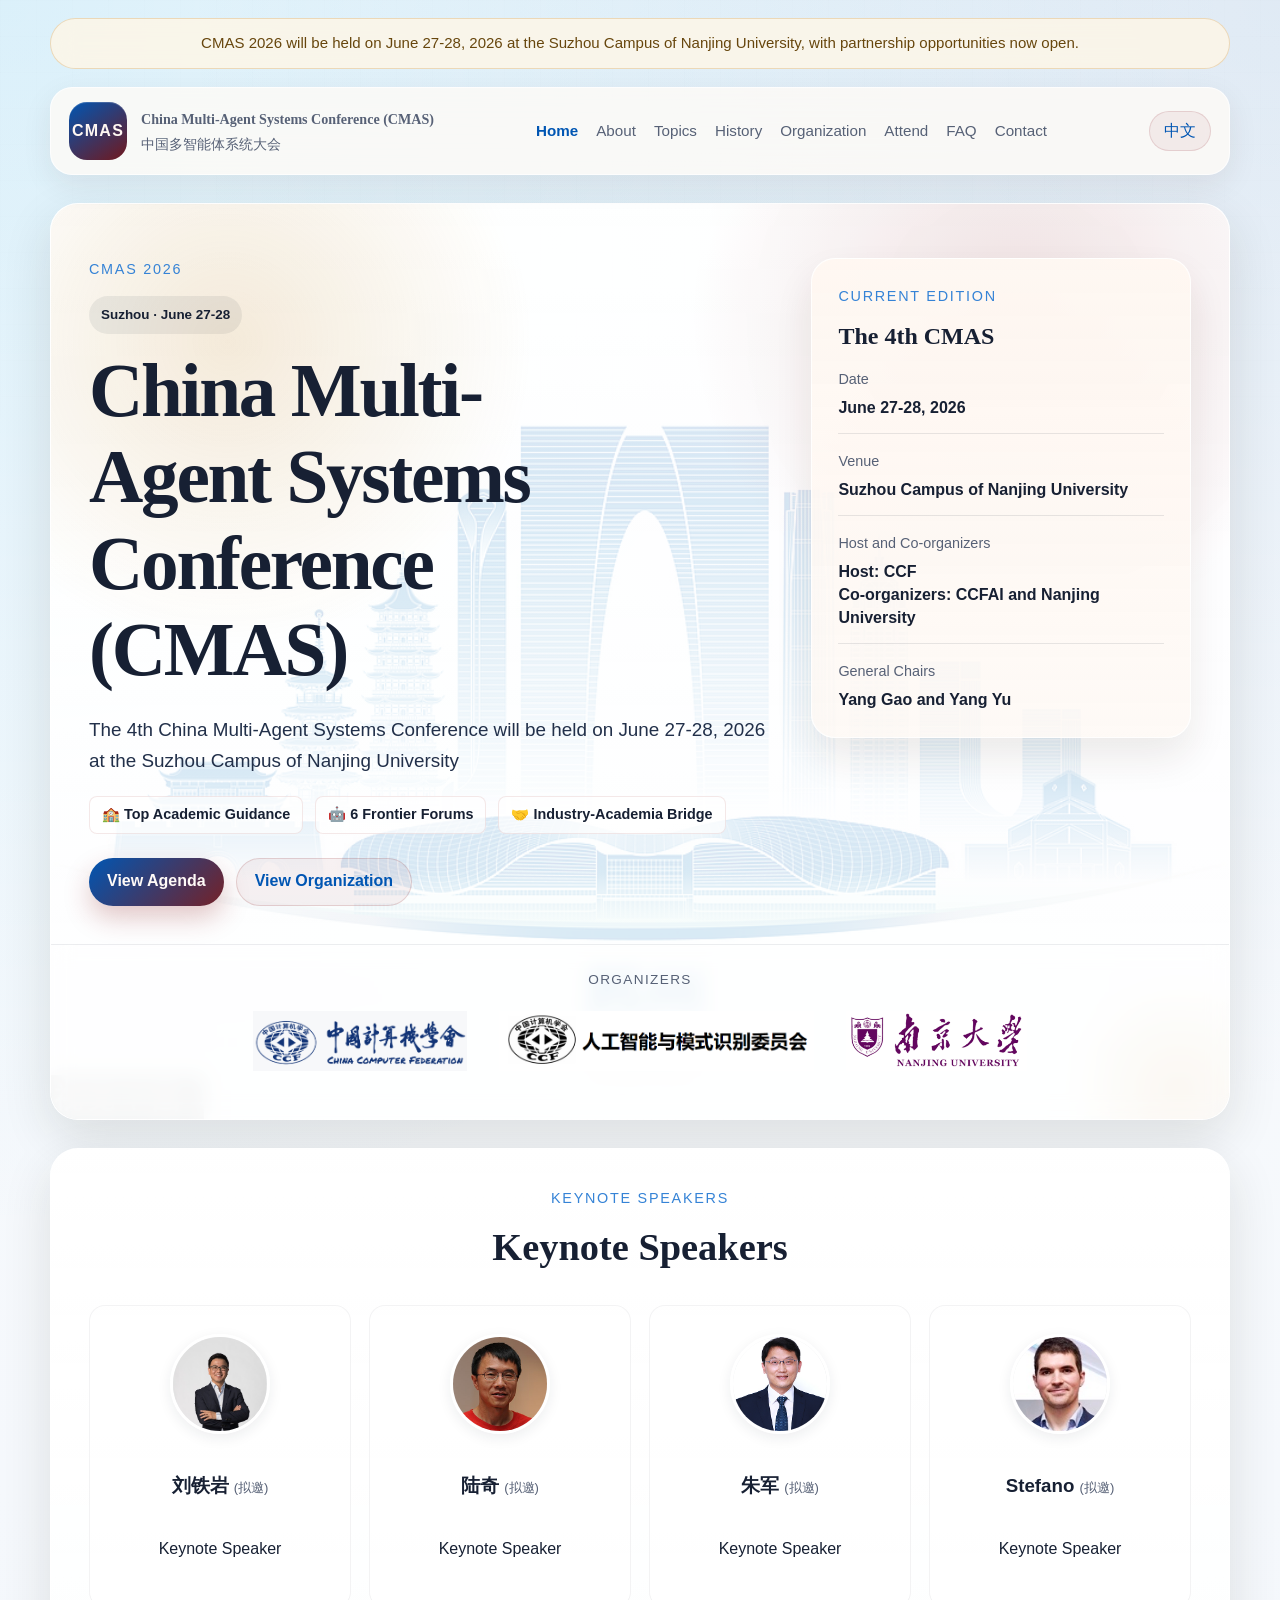
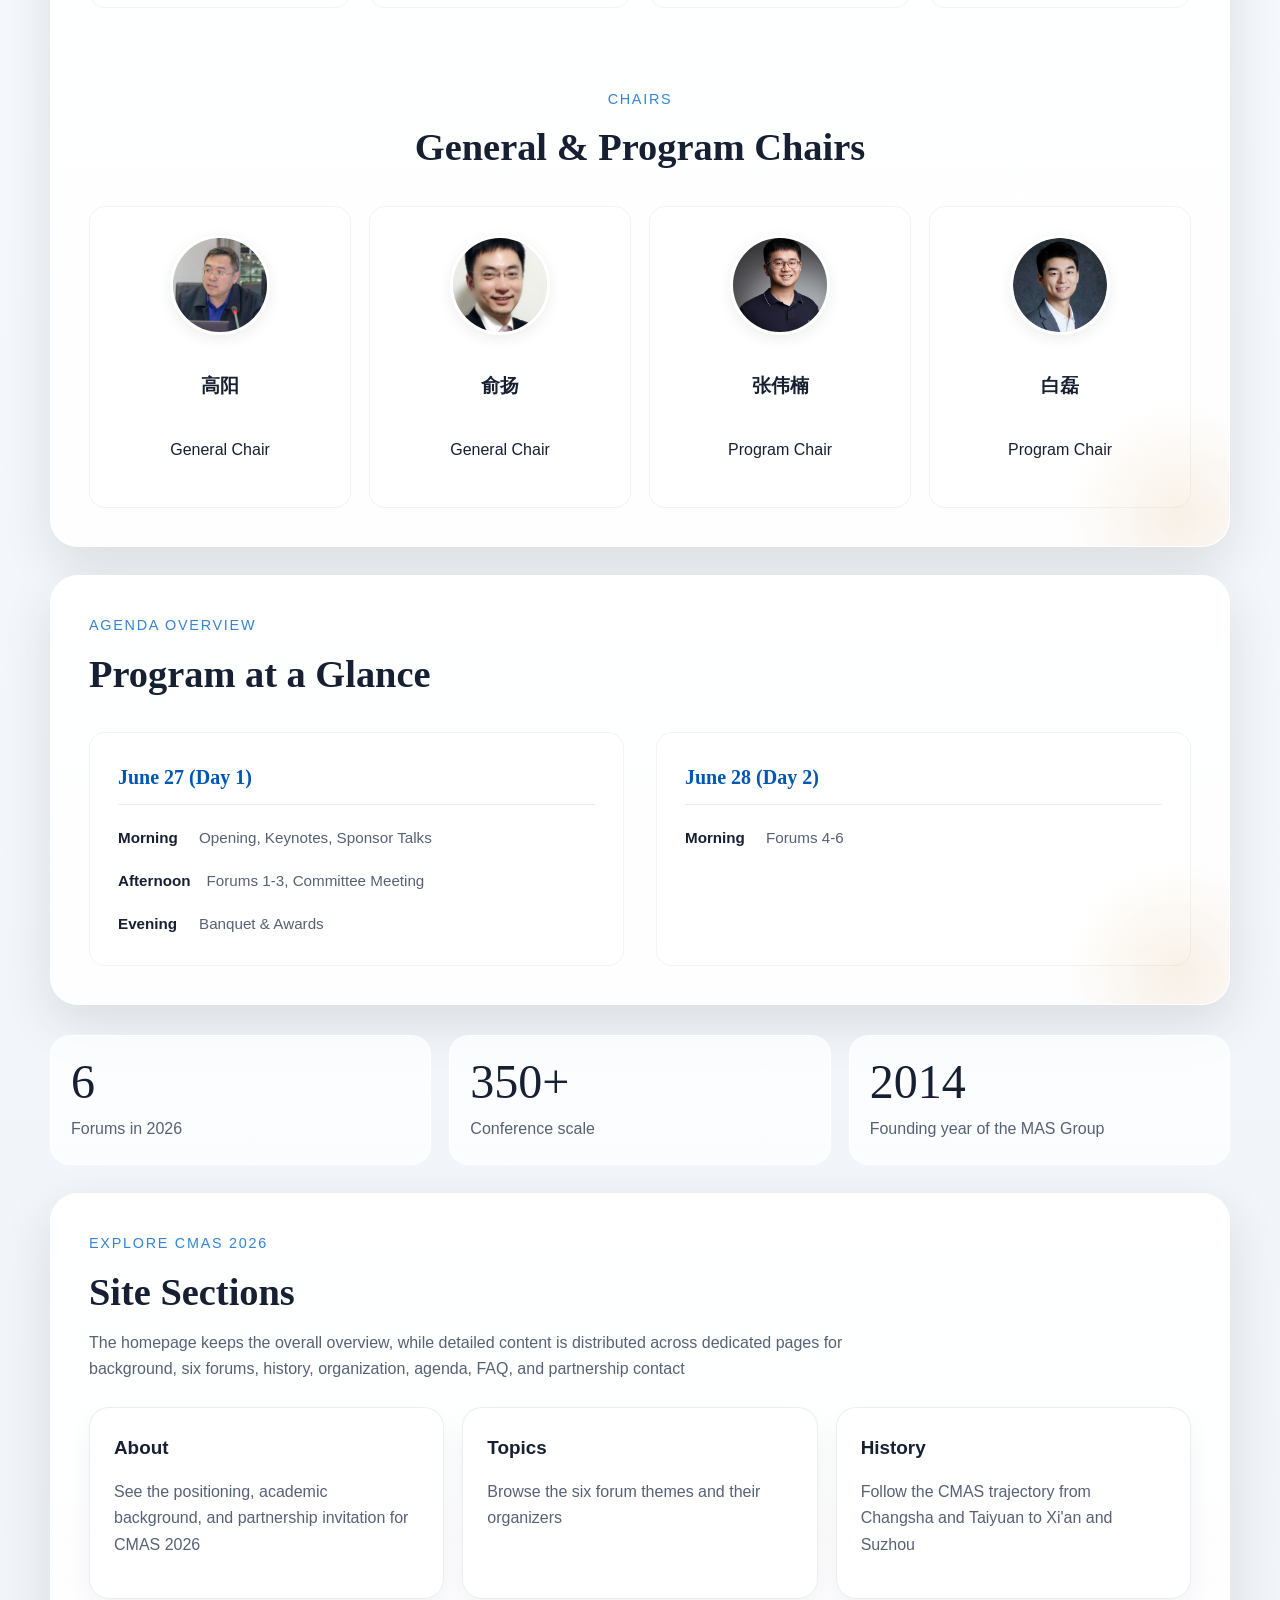
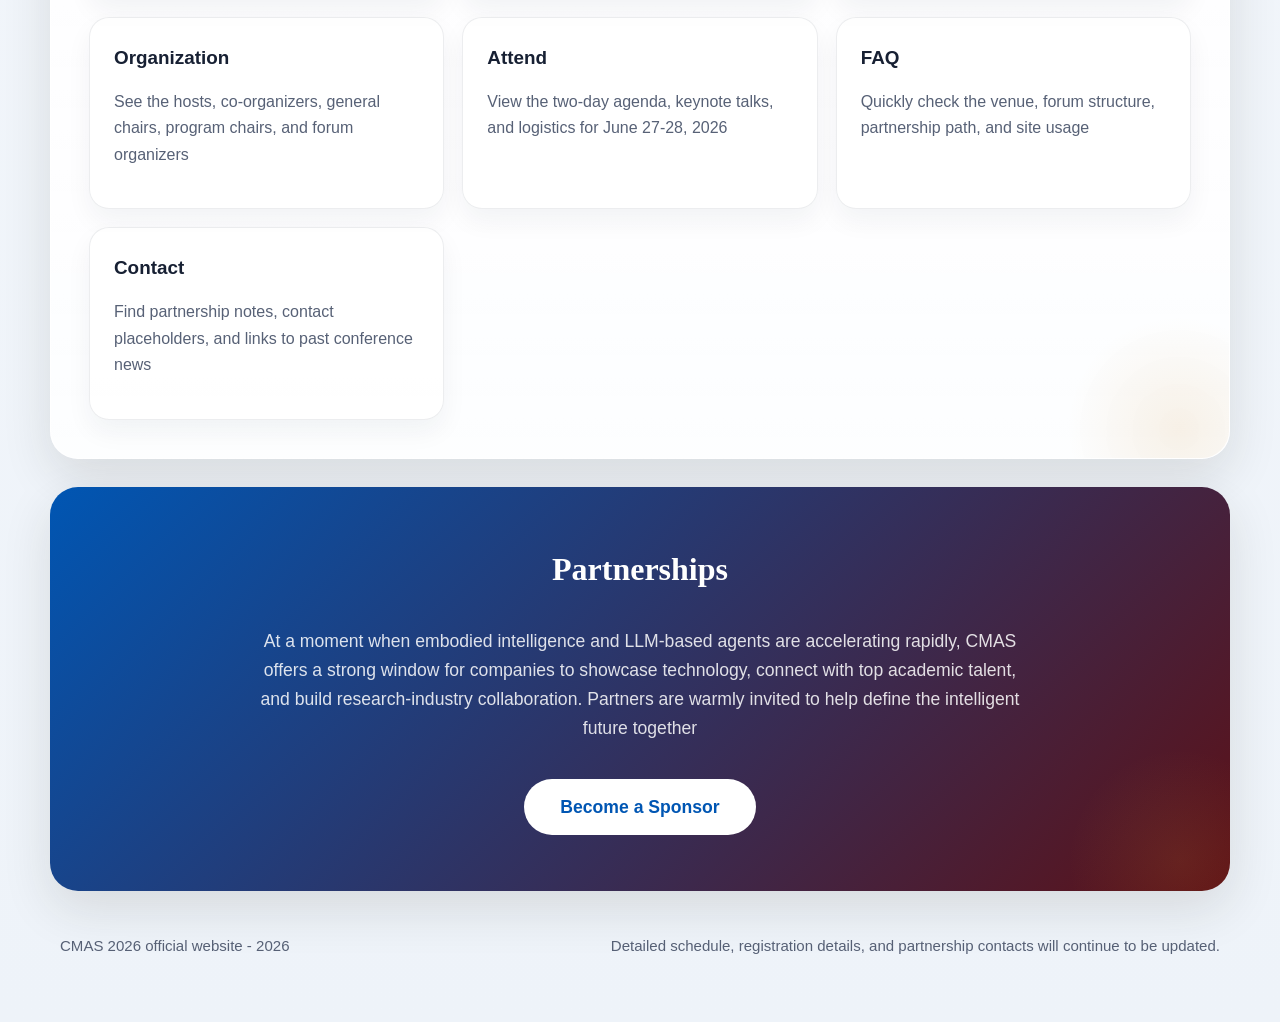
==== en/index.html @ 00528a1c "Add files via upload" ====
<!DOCTYPE html>
<html lang="en">
<head>
  <meta charset="utf-8">
  <meta http-equiv="refresh" content="0; url=../index.html?lang=en">
  <title>Redirecting to CMAS</title>
  <script>
    window.location.replace("../index.html?lang=en");
  </script>
</head>
<body>
  <p>Redirecting to the bilingual CMAS homepage...</p>
</body>
</html>
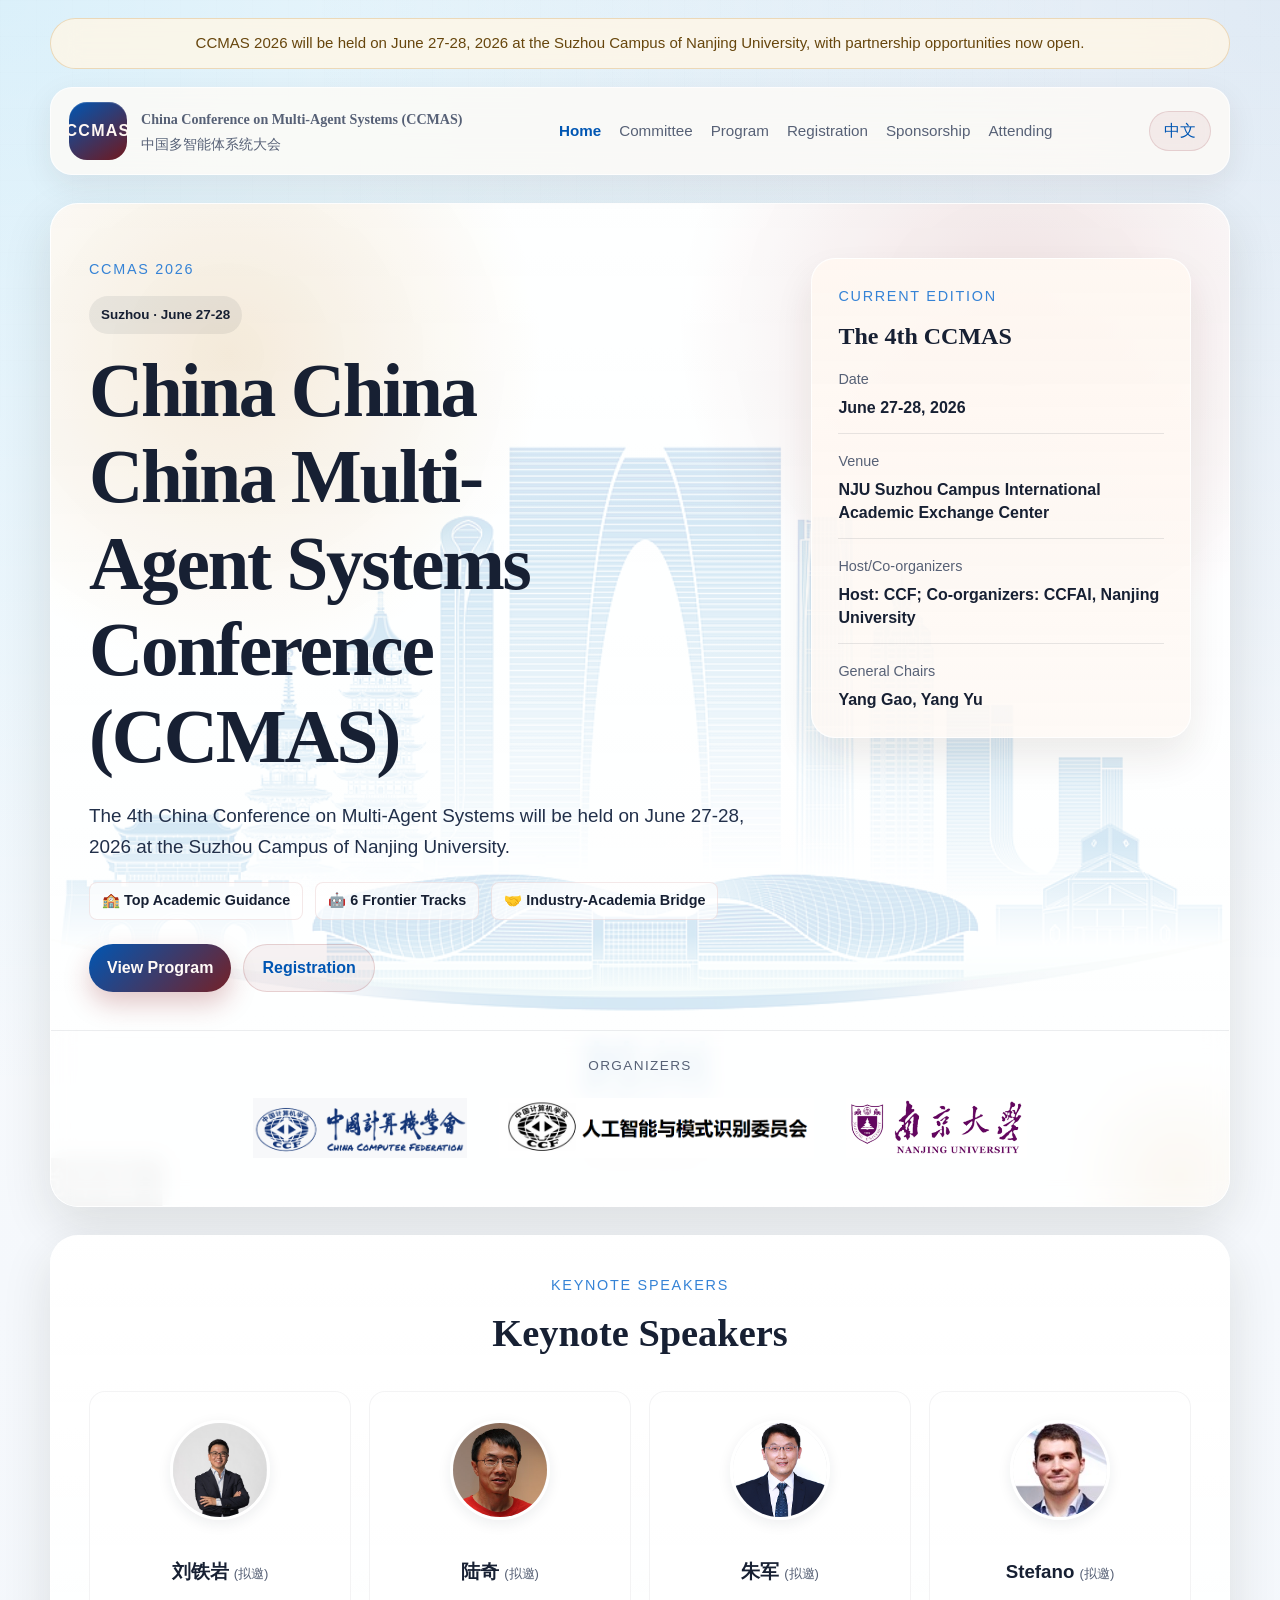
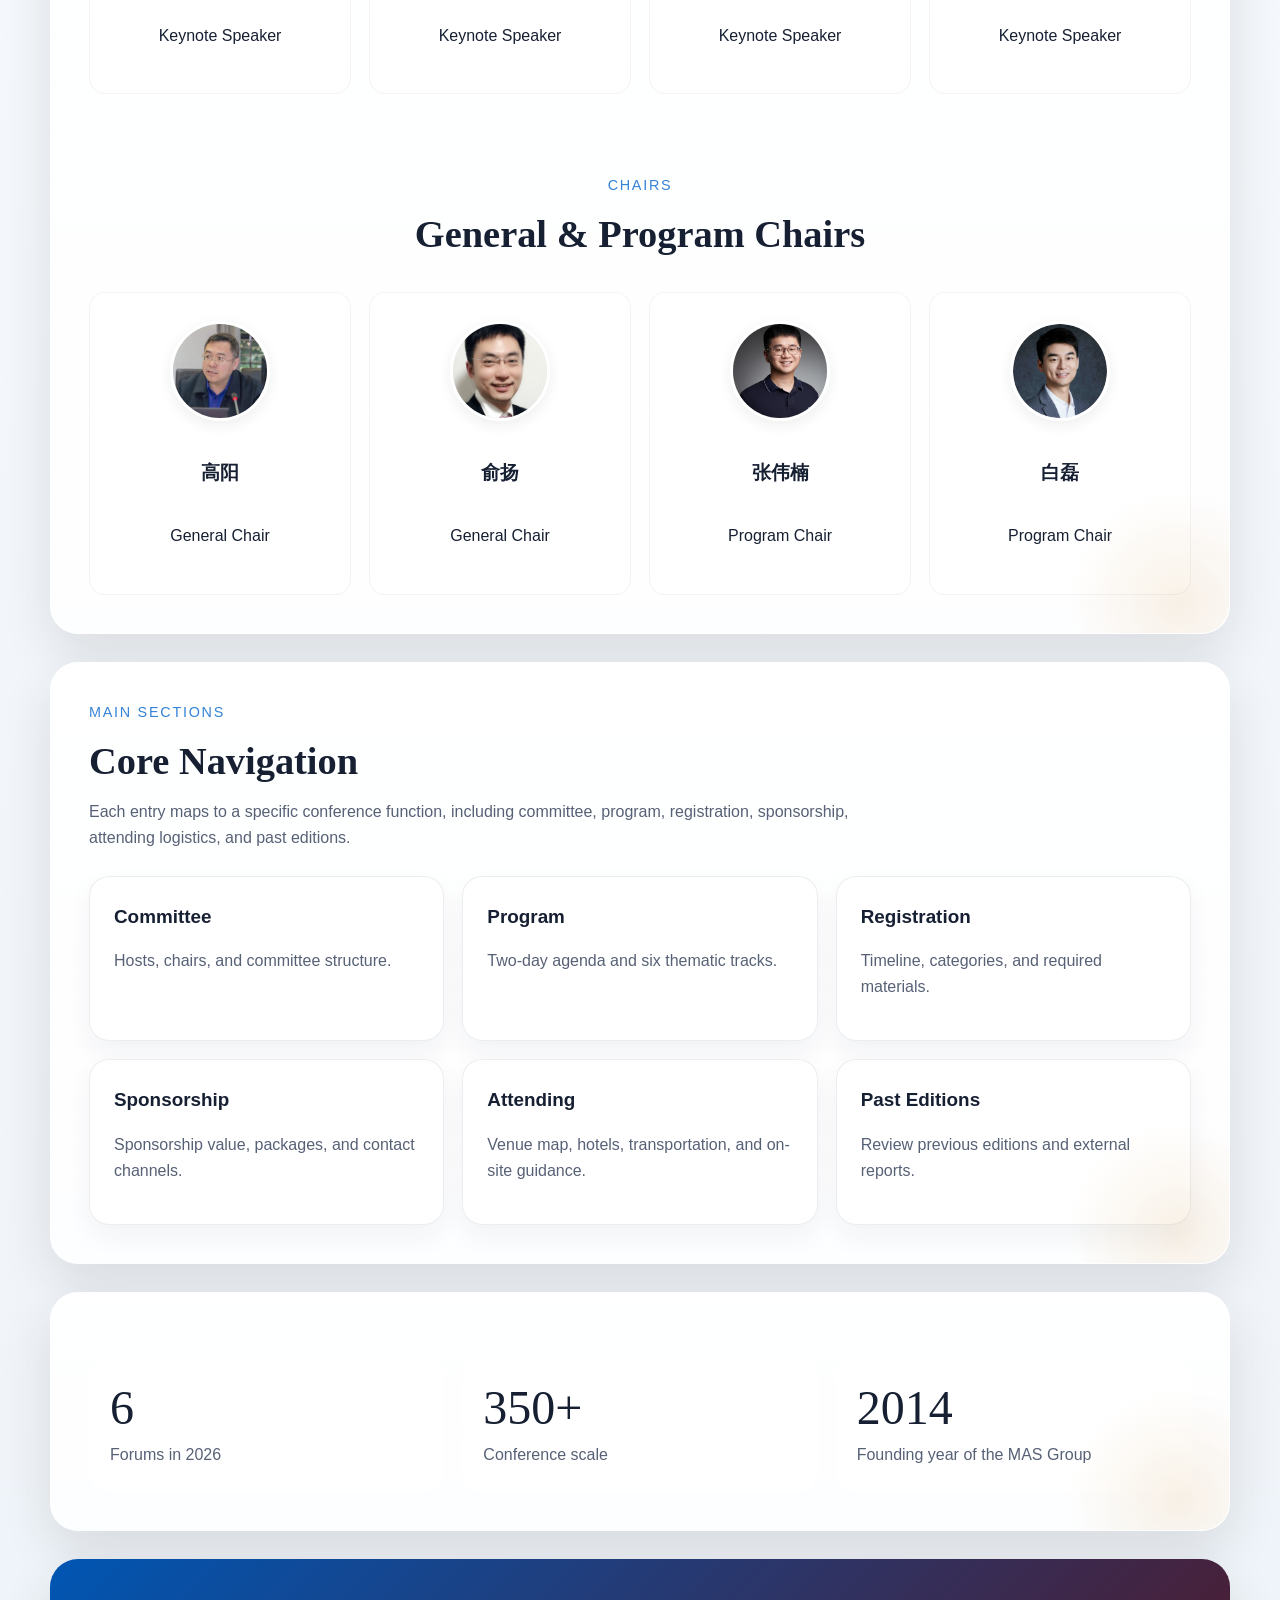
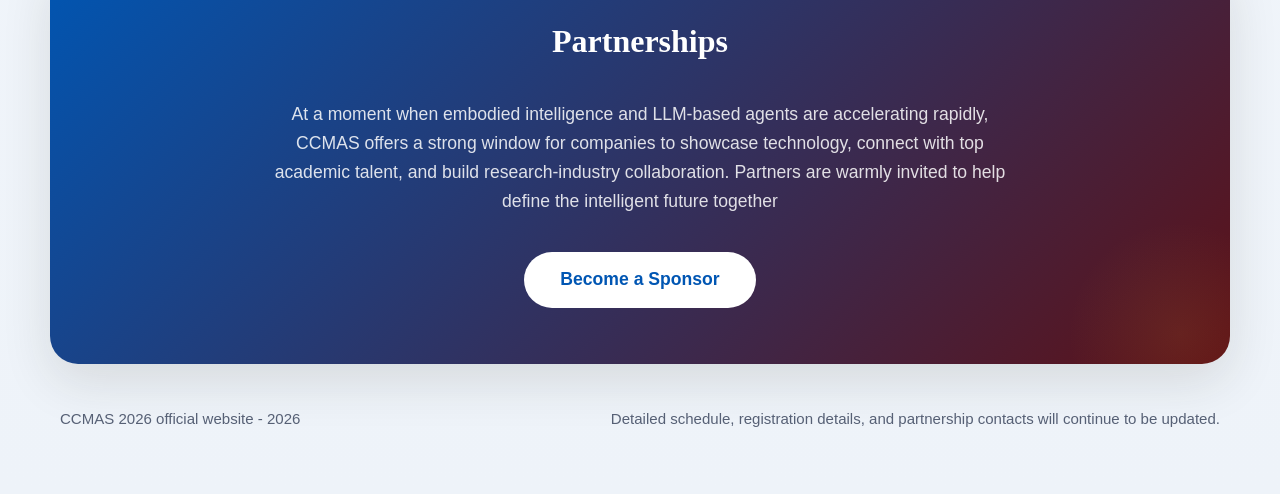
==== commit 9373331f: "Add files via upload" ====
--- a/en/index.html
+++ b/en/index.html
@@ -3,12 +3,12 @@
 <head>
   <meta charset="utf-8">
   <meta http-equiv="refresh" content="0; url=../index.html?lang=en">
-  <title>Redirecting to CMAS</title>
+  <title>Redirecting to CCMAS</title>
   <script>
     window.location.replace("../index.html?lang=en");
   </script>
 </head>
 <body>
-  <p>Redirecting to the bilingual CMAS homepage...</p>
+  <p>Redirecting to the bilingual CCMAS homepage...</p>
 </body>
 </html>
